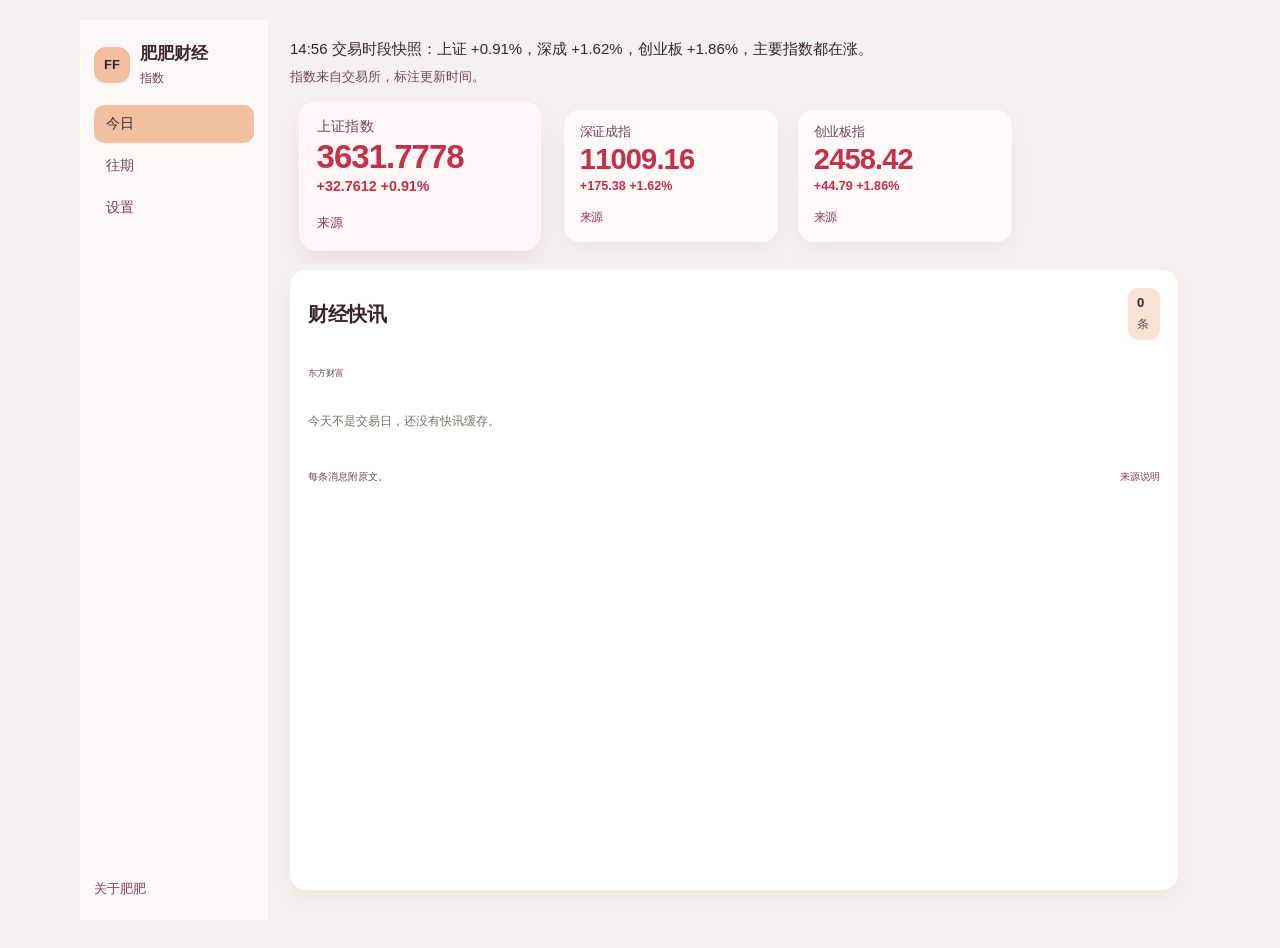
==== public/app.html @ 601ab949 "让网页直接读取东方财富快讯，方便静态站点发布。 指数仍走同源 /api/snap。交易日表用来避免周末和节假日重复请求。  Co-authored-by: Cursor <cursoragent@cu" ====
<!doctype html>
<html lang="zh-CN">
<head>
  <meta charset="UTF-8"><meta name="viewport" content="width=device-width,initial-scale=1">
  <title>肥肥财经 · 网页版</title>
  <meta name="description" content="肥肥财经。指数来自交易所，标注更新时间。">
  <link rel="stylesheet" href="styles.css"><link rel="stylesheet" href="v2.css?v=13"><link rel="stylesheet" href="motion.css?v=5"><script src="data/brief.js"></script><script src="data/sectors.js"></script><script src="motion.js?v=4" defer></script><script src="app.js?v=13" defer></script>
</head>
<body>
  <div id="website" class="shell">
    <aside class="side">
      <a class="brand" href="index.html" aria-label="返回肥肥财经介绍页"><span class="brand-mark">FF</span><span>肥肥财经<small>指数</small></span></a>
      <nav aria-label="主导航"><button class="nav-link active" type="button" data-view="today">今日</button><button class="nav-link" type="button" data-view="history">往期</button><button class="nav-link" type="button" data-view="settings">设置</button></nav>
      <a class="side-download" href="index.html">关于肥肥</a>
    </aside>
    <div class="stage">
      <div id="view-today" class="view dash">
        <div class="dash-top"><p id="dash-line" class="dash-line">指数正在读取。</p><p class="quote-note" id="quote-note">指数来自交易所，标注更新时间。</p><span id="quote-live" hidden>等待交易所</span><span id="paper-date" hidden>今日</span></div>
        <div class="index-row" role="radiogroup" aria-label="选择指数"><div id="index-board"></div><div id="sector-quotes"></div></div>
        <section class="panel brief-panel" aria-label="简报">
          <div class="paper-heading"><div><h2 id="brief-title">财经快讯</h2></div><span class="issue-mark" id="issue-mark">—<small>条</small></span><span id="story-count" hidden></span></div>
          <div class="brief-meta"><span id="brief-context">正在读取</span><span id="brief-stamp"></span></div>
          <div id="stories"></div>
          <footer class="paper-footer"><span>每条消息附原文。</span><button class="text-button" id="source-policy" type="button">来源说明</button></footer>
        </section>
      </div>
        <div id="view-history" class="view" hidden><div class="paper subview"><h2>往期简报</h2><p class="muted" id="archive-intro">已发布期次。</p><div id="archive-list"></div><div class="archive-note">每天一期科技与财经简报。</div></div></div>
        <div id="view-settings" class="view" hidden><div class="paper subview"><h2>设置</h2><label class="setting-row"><span>简报提醒<small data-clock-label>每天一次</small></span><input type="checkbox" id="notify-toggle" data-pref="notify" role="switch"></label><label class="setting-row"><span>每日提醒时间</span><input type="time" data-clock="dailyAt" value="14:00"></label><label class="setting-row"><span>免打扰<small>关闭动画</small></span><input type="checkbox" id="quiet-toggle" data-pref="quiet" role="switch"></label><section class="settings-pet-preview" id="settings-pet-preview" aria-label="桌宠形态预览"><div class="settings-preview-head"><span>桌宠预览</span><output id="preview-size" for="size-slider">100%</output></div><div class="settings-pet-stage"><div class="settings-preview-pig"><img class="pig-image" src="assets/pig/good.png?v=original-1" alt="肥肥桌宠尺寸预览" draggable="false"></div></div><p>拖动下方滑杆，预览尺寸变化。</p></section><label class="setting-row"><span>尺寸<small>75–125</small></span><input type="range" id="size-slider" data-pref="size" min="75" max="125" value="100" aria-label="肥肥的大小"></label><section class="sector-block" aria-label="关注板块"><div class="sector-head"><span>关注板块</span><small>选中的指数显示在首页</small></div><div class="sector-picks" id="sector-picks" role="group" aria-label="选择关注板块"></div><p class="sector-empty" id="sector-empty" hidden>板块行情暂不可用。</p></section><button class="button button-dark" id="reset-pet" type="button">恢复桌宠默认位置与大小</button><button class="text-button" id="enter-desktop" type="button">桌面预览</button><p class="muted setting-tip">网页设置保存在浏览器。桌宠设置保存在应用内。</p></div></div>
    </div>
  </div>
  <section id="desktop" hidden aria-label="桌宠体验"><div class="desktop-bar"><span>肥肥财经 / 桌面预览</span><button class="text-button" id="leave-desktop">返回简报</button></div><div class="desktop-caption"><div class="eyebrow">DESK</div><h2>桌面预览</h2><p>拖动调整位置。点击打开简报。</p></div></section>
  <div id="pet-widget" hidden><section id="pet-card" class="pet-card" hidden aria-label="肥肥摘要卡片"><div class="pet-card-top"><span>肥肥</span><button id="close-card" aria-label="关闭摘要卡片">×</button></div><div class="pet-scroll"><p class="pet-kicker">指数</p><p id="pet-line" class="pet-line"></p><div id="pet-quotes" class="pet-quotes" aria-label="当前指数"></div><p class="pet-kicker">简报</p><small class="pet-demo" id="pet-demo">科技与财经简报</small><h3 id="pet-title"></h3><div id="pet-items"></div></div><button class="text-button" id="pet-settings-toggle" type="button">桌宠设置</button><div id="pet-settings" hidden><label class="setting-row"><span>更新提醒<small data-clock-label>每天一次</small></span><input type="checkbox" data-pref="notify" role="switch"></label><label class="setting-row"><span>每日提醒时间</span><input type="time" data-clock="dailyAt" value="14:00"></label><label class="setting-row"><span>免打扰<small>关闭动画</small></span><input type="checkbox" data-pref="quiet" role="switch"></label><label class="setting-row"><span>尺寸</span><input type="range" data-pref="size" min="75" max="125" value="100" aria-label="肥肥的大小"></label><label class="setting-row native-only"><span>始终置顶<small>浮在其他窗口上面</small></span><input type="checkbox" data-pref="float" role="switch"></label><label class="setting-row native-only"><span>开机启动<small>登录后自动出现</small></span><input type="checkbox" id="pet-login" data-pref="login" role="switch"></label><button class="text-button" id="pet-reset" type="button">恢复位置与大小</button></div><button class="button button-dark" id="pet-full">打开简报</button></section><div id="pet-bubble" class="pet-bubble">点击查看简报</div><button id="floating-pig" class="pig-button" aria-label="点击查看简报，拖动调整位置"><img class="pig-image" src="assets/pig/good.png?v=original-1" alt="肥肥财经桌宠" draggable="false"></button><div class="pet-caption" id="pet-caption">肥肥财经</div></div>
  <dialog id="detail-dialog"><div class="dialog-top"><span id="dialog-label">信息说明</span><button id="close-dialog" aria-label="关闭详情">×</button></div><h2 id="dialog-title"></h2><div id="dialog-body"></div><button class="button button-dark" id="dialog-done">知道了</button></dialog><div id="toast" role="status" hidden></div>
</body></html>
---- public/styles.css ----
:root {
  --bg:#e7eeea;
  --paper:#ffffff;
  --ink:#16211c;
  --muted:#66736c;
  --line:#e3e8e5;
  --green:#0e4b3a;
  --pink:#0e4b3a;
  --red:#c44747;
  --serif:-apple-system,BlinkMacSystemFont,"PingFang SC","Microsoft YaHei",sans-serif;
  --sans:-apple-system,BlinkMacSystemFont,"PingFang SC","Microsoft YaHei",sans-serif
}
* {
  box-sizing:border-box
}
body {
  margin:0;
  background:var(--bg);
  color:var(--ink);
  font-family:var(--sans);
  font-size:14px;
  -webkit-font-smoothing:antialiased
}
button,a,input {
  -webkit-tap-highlight-color:transparent
}
button,input {
  font:inherit
}
button,a {
  touch-action:manipulation
}
button {
  cursor:pointer;
  color:inherit
}
a {
  color:inherit;
  text-decoration:none
}
button {
  border:0;
  background:none
}
button:focus-visible,a:focus-visible,input:focus-visible {
  outline:2px solid var(--pink);
  outline-offset:4px
}
[hidden] {
  display:none!important
}
.header {
  height:102px;
  max-width:1512px;
  margin:auto;
  padding:0 52px;
  display:flex;
  align-items:center;
  justify-content:space-between;
  border-bottom:1px solid var(--line)
}
.brand {
  display:flex;
  align-items:center;
  gap:13px;
  font-weight:650;
  font-size:17px
}
.brand-mark {
  display:flex;
  align-items:center;
  justify-content:center;
  border-radius:14px;
  width:45px;
  height:45px;
  background:#efd9ca;
  color:#704f45;
  font:italic bold 27px Georgia
}
.brand small {
  display:block;
  font-size:8px;
  letter-spacing:2px;
  margin-top:5px;
  color:var(--muted)
}
nav {
  display:flex;
  gap:30px
}
.nav-link {
  font-size:13px;
  color:var(--muted);
  padding:12px 0
}
.nav-link.active {
  color:var(--ink);
  position:relative
}
.nav-link.active:after {
  content:"";
  height:3px;
  width:18px;
  border-radius:4px;
  background:var(--green);
  position:absolute;
  bottom:0;
  left:50%;
  transform:translateX(-50%)
}
.button {
  display:inline-flex;
  align-items:center;
  justify-content:center;
  gap:22px;
  padding:13px 18px;
  border-radius:7px;
  font-size:12px;
  transition:background .2s,transform .2s
}
.button:hover {
  transform:translateY(-1px)
}
.button-dark {
  background:var(--ink);
  color:#fff
}
.button-dark:hover {
  background:#4a5546
}
.layout {
  max-width:1512px;
  margin:0 auto;
  padding:55px 52px 10px;
  display:grid;
  grid-template-columns:minmax(220px,.8fr) minmax(480px,1.35fr);
  gap:40px;
  align-items:start
}
.get-pet {
  max-width:1512px;
  margin:8px auto 10px;
  padding:18px 52px 8px;
  display:grid;
  grid-template-columns:minmax(280px,1fr) minmax(280px,420px);
  gap:48px;
  align-items:center
}
.get-pet-copy h2 {
  font:normal clamp(28px,3vw,40px)/1.45 var(--serif);
  margin:18px 0 12px;
  letter-spacing:-.6px
}
.get-pet-copy p {
  font-size:13px;
  line-height:1.9;
  color:#6f7268;
  max-width:460px;
  margin:0 0 22px
}
.get-pet-copy .button {
  min-width:180px
}
.eyebrow {
  font-size:9px;
  letter-spacing:1.6px;
  font-weight:600;
  color:var(--green)
}
.intro {
  padding-top:55px
}
.dot,.tiny-dot {
  display:inline-block;
  width:6px;
  height:6px;
  background:var(--green);
  border-radius:50%;
  margin-right:7px
}
.intro h1 {
  font:normal clamp(29px,2.6vw,43px)/1.7 var(--serif);
  letter-spacing:-1.5px;
  margin:30px 0 20px
}
.intro em {
  font-style:normal;
  display:inline-block;
  color:var(--green)
}
.intro p {
  font-size:12px;
  line-height:2.2;
  color:#929187
}
.intro-rule {
  width:28px;
  height:1px;
  background:#b8bcae;
  margin:35px 0 17px
}
.intro-note {
  font-size:10px;
  color:var(--muted);
  letter-spacing:1px
}
.edition {
  font:11px Georgia;
  color:#858d7c;
  margin-top:120px;
  letter-spacing:1px
}
.edition span {
  display:block;
  font:8px var(--sans);
  letter-spacing:2px;
  margin-top:7px;
  color:#b2b4aa
}
.demo-note {
  font-size:10px;
  color:#9d8e74;
  display:flex;
  gap:9px;
  align-items:center;
  line-height:1.7;
  margin-bottom:16px
}
.demo-note>span {
  font-size:9px;
  border:1px solid #ded7c7;
  border-radius:3px;
  padding:2px 5px;
  white-space:nowrap
}
.paper {
  background:var(--paper);
  border:1px solid var(--line);
  border-radius:4px;
  padding:27px 30px 0;
  position:relative
}
.paper-top {
  display:flex;
  justify-content:space-between;
  align-items:center
}
.date-label {
  font-size:10px;
  color:#909185;
  letter-spacing:.7px
}
.mini-label {
  font-size:9px;
  color:#8d9484
}
.paper-heading {
  display:flex;
  align-items:center;
  justify-content:space-between;
  margin:30px 0 24px
}
.paper-heading h2 {
  font:normal 26px/1.4 var(--serif);
  letter-spacing:-.5px;
  margin:10px 0 0
}
.issue-mark {
  font:italic 49px Georgia;
  color:#e3e5da;
  line-height:.9
}
.issue-mark small {
  display:block;
  font:7px var(--sans);
  letter-spacing:2px;
  text-align:center;
  margin-top:6px;
  color:#afb5a4
}
.period-tabs {
  display:flex;
  gap:25px;
  border-bottom:1px solid var(--line)
}
.period-tabs button {
  position:relative;
  padding:0 0 13px;
  font-size:12px;
  color:var(--muted)
}
.period-tabs small {
  font-size:9px;
  margin-left:5px;
  font-weight:400
}
.period-tabs .selected {
  color:var(--green);
  font-weight:600
}
.period-tabs .selected:after {
  content:"";
  height:2px;
  background:var(--green);
  position:absolute;
  bottom:-1px;
  left:0;
  right:0
}
.brief-meta {
  font-size:9px;
  color:#a0a094;
  display:flex;
  justify-content:space-between;
  padding:15px 0 19px
}
.indices {
  display:grid;
  grid-template-columns:repeat(3,1fr);
  padding-bottom:20px;
  border-bottom:1px solid var(--line);
  gap:12px
}
.indices>div+div {
  border-left:1px solid var(--line);
  padding-left:15px
}
.indices span {
  display:block;
  font-size:10px;
  color:#8b8d82
}
.indices small {
  font-size:8px;
  color:#b6b4a8
}
.indices strong {
  display:block;
  font:18px Georgia;
  letter-spacing:-.4px;
  margin:9px 0 6px
}
.indices b {
  font-size:10px;
  font-weight:500;
  color:var(--red);
  white-space:nowrap
}
.indices strong {white-space:nowrap}
.indices b.down {color:var(--green)}
.indices b.flat {color:#8d8f84}
.indices .asof {
  display:block;
  margin-top:6px;
  font-size:8px;
  line-height:1.45;
  color:#a39e92;
  font-weight:400
}
.indices .text-button {display:inline-block;margin-top:4px;font-size:9px}
.quote-note,.story-empty {
  font-size:12px;
  line-height:1.8;
  color:#6f7268
}
.quote-note {margin:8px 0 0}
.indices.waiting strong {
  font:15px/1.4 var(--sans);
  letter-spacing:0;
  color:#8d8f84;
  margin:12px 0 6px
}
.indices.waiting b {
  color:#b0aa9c;
  font-weight:400
}
.indices svg {
  width:49px;
  height:15px;
  margin-left:6px;
  vertical-align:middle
}
.indices path {
  stroke:#c08479;
  fill:none;
  stroke-width:1.8
}
.section-label {
  display:flex;
  justify-content:space-between;
  align-items:center;
  margin:23px 0 0;
  font-size:11px;
  font-weight:600
}
.section-label small {
  font-size:8px;
  color:var(--muted);
  font-weight:400;
  letter-spacing:.7px
}
.story {
  padding:21px 0;
  border-bottom:1px solid var(--line)
}
.story:last-child {
  border-bottom:0
}
.story-top {
  display:flex;
  gap:10px;
  align-items:center
}
.story-number {
  font:italic 14px Georgia;
  color:#a8ae9c
}
.story-tag {
  font-size:9px;
  border-radius:3px;
  padding:3px 6px;
  color:#75806a;
  background:#eef0e8
}
.story h3 {
  font-size:14px;
  font-weight:550;
  line-height:1.7;
  margin:8px 0 7px
}
.story p {
  font-size:12px;
  line-height:1.9;
  color:#4d5048;
  margin:0
}
.story-bottom {
  display:flex;
  align-items:center;
  justify-content:space-between;
  flex-wrap:wrap;
  gap:8px;
  margin-top:12px;
  color:#aaa99c;
  font-size:9px
}
.story-actions {display:flex;gap:14px;align-items:center}
.story-actions a {text-decoration:none}
.text-button {
  font-size:10px;
  color:var(--green);
  padding:5px 0
}
.text-button:hover {
  text-decoration:underline
}
.paper-footer {
  background:#f6f7f0;
  margin:6px -30px 0;
  padding:14px 30px;
  display:flex;
  align-items:center;
  justify-content:space-between;
  font-size:10px;
  color:#8a927e
}
.reading-footnote {
  font-size:9px;
  color:#abac9f;
  text-align:center;
  line-height:1.8;
  margin:14px 4px
}
.companion {
  position:sticky;
  top:35px;
  text-align:center;
  padding:23px 20px 18px;
  border:1px solid var(--line);
  border-radius:12px;
  background:#f3f1eb;
  margin-top:33px
}
.companion-top {
  display:flex;
  align-items:center;
  justify-content:space-between;
  gap:10px
}
.pill {
  font-size:8px;
  color:#8d947e;
  background:#e8ebe0;
  border-radius:20px;
  padding:5px 7px
}
.speech {
  display:inline-block;
  background:#fffdf8;
  border:1px solid #e8e4db;
  padding:11px 12px;
  font-size:10px;
  color:#8b897f;
  border-radius:9px 9px 9px 0;
  margin-top:32px;
  position:relative
}
.speech:after {
  content:"";
  position:absolute;
  bottom:-6px;
  left:21px;
  width:9px;
  height:9px;
  transform:rotate(45deg);
  background:#fffdf8;
  border-right:1px solid #e8e4db;
  border-bottom:1px solid #e8e4db
}
.pig-button {
  display:block;
  position:relative;
  padding:0;
  user-select:none;
  -webkit-user-select:none
}
.companion .pig-button {
  width:100%;
  height:225px;
  margin-top:5px
}
.pig-image {
  width:100%;
  height:100%;
  object-fit:contain;
  pointer-events:none;
  user-select:none;
  animation:breathe 4.5s ease-in-out infinite;
  transform-origin:50% 90%
}
.companion h3 {
  font:normal 20px var(--serif);
  margin:8px 0
}
.muted {
  font-size:11px;
  color:var(--muted);
  line-height:1.9
}
.mood-picker {
  display:flex;
  background:#e9e8e0;
  border-radius:6px;
  padding:4px;
  gap:1px;
  margin-top:24px
}
.mood-picker button {
  flex:1;
  padding:9px 2px;
  font-size:10px;
  white-space:nowrap;
  color:#969789;
  border-radius:4px
}
.mood-picker .selected {
  background:#fffdf7;
  color:var(--ink)
}
.mood-note {
  font-size:8px;
  color:#aaa99e;
  margin:10px 0 20px
}
.companion>.button {
  width:100%
}
.companion>.text-button {
  margin:12px 0
}
.companion-bottom {
  font-size:9px;
  color:#9d9e8f;
  border-top:1px solid #e2e2d8;
  padding-top:15px;
  margin-top:7px
}
.tiny-dot {
  width:4px;
  height:4px
}
.site-footer {
  max-width:1408px;
  border-top:1px solid var(--line);
  margin:28px auto 0;
  padding:22px 0;
  display:flex;
  justify-content:space-between;
  font-size:9px;
  color:#a3a698;
  letter-spacing:.5px
}
.subview {
  padding-bottom:30px;
  min-height:540px
}
.subview h2 {
  font:27px/1.5 var(--serif);
  margin-top:25px
}
.archive-row {
  display:flex;
  text-align:left;
  align-items:center;
  justify-content:space-between;
  width:100%;
  border-bottom:1px solid var(--line);
  padding:25px 0;
  margin-top:10px
}
.archive-row span {
  font:16px Georgia
}
.archive-row small {
  display:block;
  font:10px var(--sans);
  color:var(--muted);
  margin-top:9px
}
.archive-row b {
  font-size:11px;
  font-weight:500
}
.archive-note {
  font-size:11px;
  line-height:2;
  color:var(--muted);
  margin-top:35px
}
.setting-row {
  display:flex;
  align-items:center;
  justify-content:space-between;
  gap:15px;
  padding:25px 0;
  border-bottom:1px solid var(--line);
  font-size:12px
}
.setting-row small {
  display:block;
  font-size:10px;
  color:var(--muted);
  margin-top:8px
}
.setting-row input[type=checkbox] {
  appearance:none;
  width:35px;
  height:21px;
  background:#dddcd2;
  border-radius:20px;
  position:relative;
  cursor:pointer;
  flex-shrink:0
}
.setting-row input[type=checkbox]:before {
  content:"";
  width:15px;
  height:15px;
  background:white;
  border-radius:50%;
  position:absolute;
  top:3px;
  left:3px;
  transition:left .2s
}
.setting-row input:checked {
  background:var(--green)
}
.setting-row input:checked:before {
  left:17px
}
input[type=range] {
  width:100px;
  accent-color:var(--green)
}
#reset-pet {
  margin-top:30px
}
.setting-tip {
  margin-top:20px
}
#desktop {
  position:fixed;
  inset:0;
  background:#e8e7df;
  background-image:radial-gradient(#d0d3c4 1px,transparent 1px);
  background-size:22px 22px
}
.desktop-bar {
  height:70px;
  padding:0 40px;
  display:flex;
  align-items:center;
  justify-content:space-between;
  border-bottom:1px solid #d6d8ca;
  background:#ecece5;
  font-size:10px;
  letter-spacing:1px
}
.desktop-caption {
  margin:100px 0 0 10vw
}
.desktop-caption h2 {
  font:48px/1.6 var(--serif);
  letter-spacing:-1px;
  font-weight:400;
  margin:20px 0
}
.desktop-caption p {
  color:#949886;
  line-height:2.2;
  font-size:13px
}
.desktop-controls {
  position:absolute;
  left:40px;
  bottom:30px;
  display:flex;
  gap:16px;
  align-items:center;
  font-size:10px;
  color:#969c87
}
.desktop-controls button {
  border:1px solid #c5cbb7;
  border-radius:4px;
  padding:7px 10px
}
.desktop-controls .selected {
  background:var(--green);
  color:white;
  border-color:var(--green)
}
#pet-widget {
  position:fixed;
  right:85px;
  bottom:32px;
  width:calc(280px * var(--pet-scale));
  z-index:15;
  --pet-scale:1
}
#floating-pig {
  height:calc(210px * var(--pet-scale));
  width:100%;
  touch-action:none;
  cursor:grab
}
#floating-pig:active {
  cursor:grabbing
}
.pet-caption {
  font-size:9px;
  text-align:center;
  color:#969b88;
  margin-top:-15px;
  pointer-events:none
}
.pet-bubble {
  font-size:11px;
  padding:12px 15px;
  background:var(--paper);
  border:1px solid var(--line);
  border-radius:12px 12px 0 12px;
  position:absolute;
  right:15px;
  top:-12px;
  max-width:260px;
  pointer-events:none
}
.pet-card {
  background:var(--paper);
  border:1px solid #dedfd5;
  border-radius:15px;
  padding:18px;
  width:330px;
  position:absolute;
  bottom:calc(210px * var(--pet-scale) + 12px);
  right:0;
  box-shadow:0 12px 45px #39453012;
  max-height:calc(100vh - 245px);
  overflow:auto
}
.pet-card-top {
  display:flex;
  justify-content:space-between;
  align-items:center;
  font-size:12px;
  font-weight:550
}
.pet-card-top button,.dialog-top button {
  font-size:23px;
  color:#a3a496;
  padding:0 2px
}
.pet-tabs {
  display:flex;
  border-bottom:1px solid var(--line);
  gap:18px;
  margin:15px 0 12px
}
.pet-tabs button {
  font-size:11px;
  color:var(--muted);
  padding:4px 0 9px
}
.pet-tabs .selected {
  color:var(--green);
  border-bottom:2px solid var(--green)
}
.pet-demo {
  font-size:9px;
  color:#ad9877
}
.pet-card h3 {
  font:20px/1.5 var(--serif);
  margin:12px 0
}
.pet-item {
  border-top:1px solid var(--line);
  padding:10px 0;
  font-size:11px;
  line-height:1.7
}
.pet-item span {
  font-size:8px;
  color:var(--muted);
  display:block;
  margin-top:3px
}
.pet-item button,.pet-item a {
  font-size:9px;
  color:var(--green);
  padding:3px 0;
  margin-right:10px
}
.pet-card>.button {
  width:100%;
  margin-top:8px
}
dialog {
  width:min(500px,calc(100vw - 32px));
  border:1px solid var(--line);
  background:var(--paper);
  border-radius:14px;
  padding:25px;
  color:var(--ink)
}
dialog::backdrop {
  background:#28332750;
  backdrop-filter:blur(3px)
}
.dialog-top {
  display:flex;
  justify-content:space-between;
  align-items:center;
  font-size:10px;
  color:var(--muted)
}
dialog h2 {
  font:25px/1.5 var(--serif);
  margin:20px 0
}
#dialog-body {
  font-size:12px;
  line-height:2;
  color:#818675
}
#dialog-body p {
  margin:14px 0
}
#dialog-body a {
  display:block;
  text-decoration:underline;
  color:var(--green);
  margin:9px 0
}
dialog>.button {
  margin-top:20px
}
#toast {
  position:fixed;
  left:50%;
  bottom:35px;
  transform:translateX(-50%);
  background:var(--ink);
  color:#fff;
  padding:13px 22px;
  border-radius:7px;
  font-size:12px;
  z-index:50;
  max-width:85vw;
  text-align:center
}
.native {
  background:transparent!important;
  overflow:hidden
}
.native #website,.native #desktop {
  display:none!important
}
.native #pet-widget {
  right:12px;
  bottom:8px;
  width:calc(280px * var(--pet-scale))
}
.native .pet-card {
  right:0;
  bottom:calc(210px * var(--pet-scale) + 14px);
  width:360px;
  max-height:min(420px,calc(100vh - 210px * var(--pet-scale) - 40px))
}
.native-only {
  display:none!important
}
.native .native-only {
  display:flex!important
}
.native .pet-caption {
  color:#5e6654
}
.native .pet-bubble {
  right:20px;
  top:0
}
.native #floating-pig {
  height:calc(210px * var(--pet-scale))
}
.native dialog {
  max-height:85vh;
  overflow:auto
}
.native #toast {
  font-size:10px;
  bottom:15px;
  padding:9px 12px
}
@keyframes breathe {
  0%,100% {
    transform:scale(1)
  }
  50% {
    transform:scale(1.025) translateY(-3px)
  }
}
@keyframes deliver {
  0%,100% {
    transform:translateY(0) rotate(0)
  }
  30% {
    transform:translateY(-12px) rotate(-3deg)
  }
  65% {
    transform:translateY(-4px) rotate(3deg)
  }
}
.delivering .pig-image {
  animation:deliver .8s ease-in-out 2
}
.quiet .pig-image {
  animation:none
}
@media(min-width:1600px) {
  .layout {
    gap:45px
  }
}
@media(max-width:1180px) {
  .header {
    padding:0 28px
  }
  .layout {
    padding:35px 28px 8px;
    grid-template-columns:1fr;
    gap:28px
  }
  .get-pet {
    grid-template-columns:1fr;
    padding:8px 28px 10px;
    gap:8px
  }
  .intro {
    grid-column:1/-1;
    padding:0;
    position:relative
  }
  .intro h1 {
    font-size:31px;
    margin:14px 0 0;
    line-height:1.5
  }
  .intro h1 br {
    display:none
  }
  .intro p {
    position:absolute;
    right:0;
    bottom:3px;
    margin:0
  }
  .intro-rule,.intro-note,.edition {
    display:none
  }
  .companion {
    margin-top:33px
  }
  .site-footer {
    margin:0 28px
  }
  .paper-heading h2 {
    font-size:25px
  }
}
@media(max-width:740px) {
  .header {
    height:78px;
    padding:0 20px
  }
  .header nav {
    gap:16px
  }
  .nav-link {
    font-size:11px
  }
  .brand {
    font-size:14px;
    gap:8px
  }
  .brand-mark {
    width:34px;
    height:34px;
    font-size:23px
  }
  .brand small {
    font-size:6px
  }
  .download {
    display:none
  }
  .layout {
    padding:28px 18px 8px;
    display:flex;
    flex-direction:column;
    gap:24px
  }
  .get-pet {
    padding:4px 18px 8px
  }
  .get-pet-copy h2 {
    font-size:28px
  }
  .intro h1 {
    font-size:29px
  }
  .intro h1 br {
    display:block
  }
  .intro p {
    position:static;
    font-size:11px;
    margin-top:12px
  }
  .intro p br {
    display:none
  }
  .reading {
    width:100%
  }
  .paper {
    padding:22px 20px 0
  }
  .paper-heading h2 {
    font-size:24px
  }
  .paper-footer {
    margin:6px -20px 0;
    padding:14px 20px
  }
  .indices {
    grid-template-columns:1fr
  }
  .indices strong {
    font-size:22px
  }
  .indices>div+div {
    border-left:0;
    padding-left:0;
    border-top:1px solid var(--line);
    padding-top:12px;
    margin-top:12px
  }
  .indices svg {
    width:30px;
    margin-left:2px
  }
  .companion {
    position:static;
    margin-top:0;
    width:100%;
    padding:20px 28px
  }
  .companion .pig-button {
    height:240px
  }
  .companion-top {
    max-width:300px;
    margin:auto
  }
  .speech {
    margin-top:22px
  }
  .companion>.button,.mood-picker {
    max-width:350px;
    margin-left:auto;
    margin-right:auto
  }
  .companion>.button {
    display:flex
  }
  .site-footer {
    margin:0 20px;
    padding:20px 0;
    gap:20px;
    font-size:8px
  }
  .subview {
    padding-bottom:25px;
    min-height:450px
  }
  .desktop-bar {
    padding:0 20px
  }
  .desktop-caption {
    margin:60px 0 0 25px
  }
  .desktop-caption h2 {
    font-size:33px
  }
  .desktop-caption p {
    font-size:11px
  }
  .desktop-controls {
    left:20px;
    bottom:20px;
    gap:9px
  }
  .desktop-controls>span:last-child {
    display:none
  }
  #pet-widget {
    right:25px;
    bottom:60px;
    width:calc(240px * var(--pet-scale))
  }
  #floating-pig {
    height:calc(180px * var(--pet-scale))
  }
  .pet-card {
    right:0;
    bottom:calc(180px * var(--pet-scale) + 12px);
    width:min(330px,calc(100vw - 35px));
    max-height:calc(100dvh - 245px)
  }
  .pet-bubble {
    font-size:10px
  }
  .archive-row b {
    font-size:10px
  }
  .archive-row span {
    font-size:14px
  }
}
@media(prefers-reduced-motion:reduce) {
  *,*:before,*:after {
    animation:none!important;
    transition:none!important
  }
}
@media(max-width:740px) {
  .companion .pig-button {
    height:195px
  }
  .companion .speech {
    margin-top:17px
  }
  .companion h3 {
    font-size:19px
  }
  .companion .mood-picker {
    margin-top:16px
  }
  .companion .mood-note {
    margin-bottom:14px
  }
}
/* Scroll only the story list; keep the title and action outside it. */
.pet-card {
  display: flex;
  flex-direction: column;
  overflow: hidden;
}
.pet-card > * {
  flex-shrink: 0;
}
#pet-items {
  min-height: 0;
  overflow-y: auto;
  flex: 1 1 auto;
}
.pet-card > .button {
  position: static;
}
#pet-settings {
  border-top:1px solid var(--line);
  margin-top:6px
}
#pet-settings .setting-row {
  padding:12px 0;
  font-size:12px
}
#pet-settings .text-button {
  margin:4px 0 8px
}
#pet-settings-toggle {
  align-self:flex-start;
  margin-top:4px
}
.has-pending #floating-pig::after {
  content:"";
  position:absolute;
  width:12px;
  height:12px;
  border-radius:50%;
  background:var(--pink);
  top:16%;
  right:16%;
  box-shadow:0 0 0 3px #fff
}
/* The pet window is narrow, but it is not the mobile website. */
.native #pet-widget {
  right:12px;
  bottom:8px;
  width:calc(280px * var(--pet-scale))
}
.native #floating-pig {
  height:calc(210px * var(--pet-scale))
}
.native .pet-card {
  right:0;
  bottom:calc(210px * var(--pet-scale) + 14px);
  width:360px;
  max-height:min(420px,calc(100vh - 210px * var(--pet-scale) - 40px))
}
---- public/v2.css ----
/* Frosted glass over the pig's blush. Glass stays on the bar and the pet;
   index cards use a thicker fill so the numbers stay readable. */
:root {
  --bg:#f6ebe8;
  --paper:rgba(255,250,248,.9);
  --ink:#3a2428;
  --muted:#6d4a52;
  --line:rgba(58,36,40,.12);
  --green:#3a2428;
  --pink:#f0b8a4;
  --red:#c4314a;
  --down:#1347A0;
  --glass:rgba(255,246,243,.74);
  --card:rgba(255,252,251,.86);
  --wash:#f6ebe8
}
body {
  background:
    radial-gradient(880px 520px at 0% -8%, #ffd0dc 0%, transparent 62%),
    radial-gradient(720px 480px at 100% 0%, #ffe0d0 0%, transparent 58%),
    radial-gradient(760px 560px at 78% 108%, #f7c9d6 0%, transparent 54%),
    var(--wash);
  color:var(--ink);
  color-scheme:light
}
#website {
  max-width:1120px;
  margin:20px auto 28px;
  background:transparent;
  border:0;
  border-radius:0;
  box-shadow:none;
  overflow:visible
}
.header {
  position:sticky;
  top:0;
  z-index:20;
  height:64px;
  max-width:none;
  margin:0 0 8px;
  padding:0 18px;
  background:var(--glass);
  -webkit-backdrop-filter:blur(24px) saturate(1.4);
  backdrop-filter:blur(24px) saturate(1.4);
  border:1px solid rgba(255,255,255,.66);
  border-radius:16px;
  box-shadow:0 8px 28px rgba(90,40,52,.06)
}
.brand-mark {
  width:36px;
  height:36px;
  border-radius:12px;
  background:#f0c0a0;
  color:#3a2428;
  border:0;
  font:650 13px/1 -apple-system,"PingFang SC",sans-serif;
  font-style:normal
}
.brand small {letter-spacing:.4px;color:var(--muted);font-weight:500;font-size:12px}
.nav-link {
  border-radius:980px;
  padding:7px 12px;
  min-height:32px;
  color:var(--ink);
  background:transparent
}
.nav-link.active {background:rgba(58,36,40,.08);color:var(--ink)}
.nav-link.active:after {content:none}
.button {border-radius:980px;font-weight:600;min-height:32px}
.button-dark {background:#f0b090;color:#3a2428}
.button-dark:hover {background:#e7a080;color:#3a2428}
.layout {
  max-width:none;
  margin:0;
  padding:8px 0 0;
  grid-template-columns:minmax(0,1fr) 280px;
  gap:16px
}
.board-wrap {
  grid-column:1 / -1;
  grid-row:1;
  padding:4px 2px 0;
  background:transparent;
  border:0
}
.board-head {
  display:flex;
  justify-content:space-between;
  align-items:baseline;
  padding:4px 8px 10px;
  font-size:13px;
  color:var(--muted)
}
#quote-live {color:#6d4a52}
.reading {grid-column:1;grid-row:2;min-width:0}
.get-pet {display:block;margin:0;padding:0;max-width:none;grid-column:2;grid-row:2;align-self:start}
.paper {
  border-radius:18px;
  padding:18px 18px 0;
  background:var(--card);
  -webkit-backdrop-filter:blur(18px) saturate(1.3);
  backdrop-filter:blur(18px) saturate(1.3);
  border:1px solid rgba(255,255,255,.72);
  box-shadow:0 10px 30px rgba(90,40,52,.05)
}
.paper-heading {margin:2px 0 12px}
.paper-heading h2 {font:650 22px/1.25 -apple-system,"PingFang SC",sans-serif;letter-spacing:-.3px;margin:0}
.issue-mark {
  font:600 13px/1.2 -apple-system,"PingFang SC",sans-serif;
  font-style:normal;
  color:var(--ink);
  background:rgba(240,192,160,.45);
  border-radius:10px;
  padding:7px 9px
}
.issue-mark small {font:12px -apple-system,"PingFang SC",sans-serif;color:var(--muted)}
.period-tabs {gap:8px;border-bottom:0}
.period-tabs button {
  background:rgba(255,255,255,.45);
  border:1px solid rgba(58,36,40,.08);
  border-radius:980px;
  padding:8px 14px;
  min-height:32px;
  color:var(--muted)
}
.period-tabs .selected {color:#3a2428;background:#f0c0a0;border-color:transparent}
.period-tabs .selected:after {content:none}
.brief-meta,.quote-note,.section-label,.story-bottom,.archive-note,.setting-tip,.muted {color:var(--muted)}
.section-label,.quote-note,.indices span,.indices .asof,.story-number {font-size:13px}
.indices {border-bottom:0;padding:0;gap:12px}
.indices>div {
  background:var(--card);
  -webkit-backdrop-filter:blur(20px) saturate(1.35);
  backdrop-filter:blur(20px) saturate(1.35);
  border:1px solid rgba(255,255,255,.78);
  border-radius:20px;
  padding:18px 18px 16px;
  box-shadow:0 12px 32px rgba(90,40,52,.06)
}
.indices>div+div {border-left:1px solid rgba(255,255,255,.78);padding-left:18px}
.indices span {color:var(--muted);letter-spacing:0;font-weight:550}
.indices strong {
  font:620 clamp(36px,4.6vw,60px)/1.02 ui-rounded,"SF Pro Rounded",-apple-system,"PingFang SC",sans-serif;
  letter-spacing:-.04em;
  margin:12px 0 8px;
  color:var(--ink)
}
.indices strong.up,.indices b {color:var(--red)}
.indices strong.down,.indices b.down {color:var(--down)}
.indices strong.flat,.indices b.flat {color:var(--ink)}
.indices b {font:600 16px/1.3 -apple-system,"PingFang SC",sans-serif}
.indices .asof,.indices small {color:var(--muted);font-size:13px}
.indices .text-button {color:#8a3d52}
.sector-quotes {grid-template-columns:repeat(auto-fit,minmax(160px,1fr));margin-top:12px}
.sector-quotes:empty {display:none}
.sector-quotes strong {font-size:clamp(26px,2.4vw,34px)}
.sector-quotes .index-name {display:block;margin-top:4px;font-size:13px;color:var(--muted)}
.sector-block {margin:8px 0 16px;padding:14px 0 2px;background:transparent;border:0;border-top:1px solid var(--line);border-radius:0}
.sector-head {display:flex;justify-content:space-between;align-items:baseline;gap:12px;font-size:15px;font-weight:620}
.sector-head small {font-size:13px;font-weight:400;color:var(--muted)}
.sector-picks {display:flex;flex-wrap:wrap;gap:8px;margin:12px 0}
.sector-picks button {
  background:rgba(255,255,255,.55);
  color:var(--ink);
  border:1px solid rgba(58,36,40,.1);
  border-radius:980px;
  padding:8px 14px;
  min-height:36px;
  font-size:14px;
  font-weight:600
}
.sector-picks .selected {background:#f0c0a0;color:#3a2428;border-color:transparent}
.sector-empty {color:var(--muted);font-size:13px}
.story {border-top-color:rgba(58,36,40,.1)}
.story h3 {font-size:16px;font-weight:620}
.story p {color:#4a3036}
.story-tag {background:rgba(240,192,160,.4);color:#6d3a48;border:0;border-radius:980px}
.story-number {font:600 13px/1 -apple-system,"PingFang SC",sans-serif;font-style:normal;color:var(--muted)}
.paper-footer {margin:10px -18px 0;padding:14px 18px;background:rgba(255,246,243,.55);border-radius:0 0 18px 18px;color:var(--muted)}
.reading-footnote {display:none}
.subview h2 {font:650 22px/1.3 -apple-system,"PingFang SC",sans-serif}
.text-button {color:#8a3d52}
.setting-row {border-bottom-color:var(--line)}
.setting-row input[type=time] {background:rgba(255,255,255,.7);color:var(--ink);border:1px solid rgba(58,36,40,.12);border-radius:8px;padding:6px 8px}
.setting-row input[type=checkbox] {background:#ead8d4}
.setting-row input:checked {background:#e09098}
.setting-row input[type=time]:before {content:none}
dialog {background:#fff8f6;color:var(--ink);border-color:rgba(58,36,40,.12)}
#dialog-body,#dialog-body p {color:#4a3036}
#toast {background:#3a2428;color:#fff6f3}
.companion {
  margin-top:0;
  position:sticky;
  top:80px;
  background:var(--glass);
  -webkit-backdrop-filter:blur(28px) saturate(1.4);
  backdrop-filter:blur(28px) saturate(1.4);
  color:var(--ink);
  border:1px solid rgba(255,255,255,.72);
  border-radius:24px;
  box-shadow:0 16px 40px rgba(90,40,52,.08)
}
.companion .eyebrow,.companion h3 {color:var(--ink)}
.companion .muted {color:var(--muted)}
.pill {background:rgba(240,192,160,.55);color:#6d3a48;border:0;font-size:12px}
.temp {display:grid;grid-template-columns:auto 1fr;gap:2px 10px;align-items:baseline;margin-top:14px}
.temp span {font-size:13px;letter-spacing:.2px;color:var(--muted)}
.temp b {font:650 28px/1 ui-rounded,"SF Pro Rounded",-apple-system,"PingFang SC",sans-serif;color:var(--ink)}
.temp b.good {color:var(--red)}
.temp b.bad {color:var(--down)}
.temp b.uncertain {color:#8a3d52}
.temp small {grid-column:1 / -1;color:var(--muted);font-size:13px;line-height:1.6}
.speech {background:rgba(255,255,255,.72);color:var(--ink);border-color:rgba(255,255,255,.8)}
.speech:after {background:rgba(255,255,255,.72);border-color:rgba(255,255,255,.8)}
.companion .button-dark {width:100%;margin-top:8px}
.companion .text-button {color:#8a3d52}
.site-footer {max-width:none;margin:8px 0 0;padding:14px 8px 4px;border-top:0;color:var(--muted);font-size:13px}
.pet-card {display:flex;flex-direction:column;overflow:hidden;max-height:min(640px,calc(100vh - 120px))}
.pet-card>.pet-scroll {flex:1 1 auto;min-height:180px;overflow-y:auto}
.pet-kicker {margin:12px 0 6px;font-size:13px;font-weight:650;color:#8a3d52}
.pet-kicker:first-child {margin-top:8px}
#pet-items {overflow:visible;flex:none;min-height:0}
.pet-item b {display:block;font-weight:650}
.pet-item p {margin:4px 0;font-size:13px;line-height:1.55;color:var(--ink)}
.pet-line {margin:0 0 8px;font-size:13px;line-height:1.55;color:var(--ink)}
.pet-demo {display:none}
.pet-card h3 {margin:2px 0 8px;font:650 17px/1.3 -apple-system,"PingFang SC",sans-serif}
.pet-quotes {display:grid;gap:3px;margin:0 0 4px}
.pet-quote {
  display:grid;
  grid-template-columns:minmax(72px,1fr) auto auto;
  gap:8px;
  align-items:baseline;
  width:100%;
  margin:0;
  padding:4px 8px;
  border:0;
  border-radius:10px;
  background:rgba(255,255,255,.62);
  color:var(--ink);
  font-size:13px;
  line-height:1.3;
  text-align:left
}
.pet-quote strong {font:650 15px/1 ui-rounded,"SF Pro Rounded",-apple-system,"PingFang SC",sans-serif}
.pet-quote strong.up,.pet-quote b.up {color:var(--red)}
.pet-quote strong.down,.pet-quote b.down {color:var(--down)}
.pet-quote:disabled {color:var(--muted)}
.pet-item {font-size:13px}
.pet-item span,.pet-item button,.pet-item a,.pet-tabs button,.pet-demo {font-size:13px}
.native .pet-card {max-height:min(560px,calc(100vh - 210px * var(--pet-scale) - 40px))}
.daily-paper {margin-top:16px;padding-bottom:16px}
.daily-caption,.daily-empty,.daily-source,.daily-meta {font-size:13px;line-height:1.5;color:var(--muted)}
.daily-form {display:flex;gap:8px;margin:12px 0}
.daily-form input {flex:1;min-width:0;height:36px;border:1px solid rgba(58,36,40,.14);border-radius:10px;background:rgba(255,255,255,.72);color:var(--ink);padding:0 12px;font-size:15px}
.daily-form .button {min-height:36px;padding:0 16px}
.daily-row {display:grid;grid-template-columns:1fr 120px;gap:4px 12px;align-items:center;padding:12px 0;border-top:1px solid var(--line)}
.daily-name {grid-column:1}
.daily-row>.text-button {grid-column:2;grid-row:1;justify-self:end}
.daily-price {grid-column:1}
.daily-meta {grid-column:1}
.daily-line {grid-column:2;grid-row:2 / span 2;width:120px;height:36px;align-self:end}
.daily-price strong {display:block;font:650 28px/1 ui-rounded,"SF Pro Rounded",-apple-system,"PingFang SC",sans-serif}
.daily-price b {font-size:13px}
.daily-price.up,.daily-line.up {color:var(--red)}
.daily-price.down,.daily-line.down {color:var(--down)}
.daily-name b {font-size:15px}
.daily-name small,.daily-meta {display:block}
.daily-line svg {width:120px;height:36px;display:block}
.daily-source {margin:8px 0 0}
.daily-source a {color:#8a3d52;text-decoration:underline}
.pet-card,.pet-bubble {
  background:rgba(255,246,243,.82);
  -webkit-backdrop-filter:blur(24px) saturate(1.4);
  backdrop-filter:blur(24px) saturate(1.4);
  color:var(--ink);
  border-color:rgba(255,255,255,.7)
}
.pet-tabs .selected {color:#8a3d52}
@media(max-width:1180px) {
  .layout {grid-template-columns:1fr}
  .board-wrap,.reading,.get-pet {grid-column:auto;grid-row:auto}
  .companion {position:static}
  .companion .download {display:inline-flex}
}
@media(max-width:740px) {
  #website {margin:8px}
  .header {height:auto;padding:10px 12px;gap:8px}
  .header .download {display:none}
  .nav-link {padding:7px 10px}
  .indices,.sector-quotes {grid-template-columns:1fr}
  .indices>div+div {border-top:0;margin-top:0;padding-top:16px}
  .indices strong {font-size:40px}
}
@media(prefers-reduced-transparency:reduce) {
  .header,.paper,.indices>div,.companion,.pet-card,.pet-bubble {background:#fff6f3;-webkit-backdrop-filter:none;backdrop-filter:none}
}
@media(prefers-contrast:more) {
  .header,.paper,.indices>div,.companion,.pet-card {border-color:#3a2428}
  .indices strong.up,.indices b {color:#9d1230}
  .indices strong.down,.indices b.down {color:#0b3f86}
}
body {background:#f6f1ef}
.view[hidden] {display:none !important}
.shell {display:grid;grid-template-columns:188px minmax(0,1fr);min-height:100vh;color:var(--ink)}
.side {position:sticky;top:0;height:100vh;display:flex;flex-direction:column;gap:18px;padding:22px 14px;background:rgba(255,250,248,.72)}
.side .brand {display:flex;align-items:center;gap:10px;color:var(--ink);text-decoration:none}
.side nav {display:flex;flex-direction:column;gap:4px}
.side .nav-link {display:block;width:100%;text-align:left;border-radius:10px;padding:10px 12px;color:#6d4a52;background:transparent;font-size:14px}
.side .nav-link.active {background:#f0c0a0;color:#3a2428}
.side .nav-link.active:after {display:none}
.side-download {margin-top:auto;color:#8a3d52;font-size:13px;text-decoration:none}
.stage {min-width:0;padding:18px 22px 22px}
.dash {height:calc(100vh - 40px);display:grid;grid-template-rows:auto auto minmax(150px,.85fr) minmax(230px,1.15fr);gap:14px}
.dash-line {margin:0;font-size:15px;line-height:1.5;color:var(--ink)}
.dash-top .quote-note {margin:4px 0 0;font-size:13px}
.index-row {display:flex;gap:12px;min-width:0;align-items:stretch;overflow-x:auto;padding-bottom:2px}
#index-board,#sector-quotes {display:contents}
.index-card {position:relative;flex:0 0 220px;min-width:220px;display:flex;flex-direction:column;background:#fff;border:0;border-radius:16px;box-shadow:0 8px 24px rgba(90,40,52,.06);padding:0;text-align:left;color:var(--ink);transition:flex-basis .2s ease}
.index-card.focus {flex-basis:340px;min-width:340px;box-shadow:0 14px 32px rgba(90,40,52,.1)}
.index-hit {display:flex;flex-direction:column;align-items:flex-start;gap:4px;width:100%;height:100%;margin:0;padding:14px 16px 12px;border:0;border-radius:16px;background:transparent;color:inherit;text-align:left}
.index-card.focus .index-hit {outline:2px solid #f0c0a0;outline-offset:-2px}
.index-hit span {font-size:13px;color:var(--muted)}
.index-hit strong {font:650 30px/1 ui-rounded,"SF Pro Rounded",-apple-system,"PingFang SC",sans-serif;letter-spacing:-.03em}
.index-card.focus .index-hit strong {font-size:42px}
.index-hit b {font-size:13px;font-weight:600}
.index-hit .up, .index-card .up {color:var(--red)}
.index-hit .down, .index-card .down {color:var(--down)}
.index-spark {display:block;width:100%;height:28px;margin-top:6px}
.index-spark svg {width:100%;height:28px;display:block}
.index-card > .text-button {align-self:flex-start;margin:0 16px 12px;font-size:12px}
.panel {background:#fff;border-radius:16px;box-shadow:0 8px 24px rgba(90,40,52,.06);min-height:0}
.brief-panel {overflow:auto;padding:16px 18px 8px}
.brief-panel .paper-heading h2 {font-size:20px}
#stories {display:grid;grid-template-columns:1fr 1fr;gap:10px}
.brief-panel .story {margin:0;padding:12px;border:1px solid rgba(58,36,40,.08);border-radius:12px;background:#fffdfc}
.brief-panel .story h3 {font:650 15px/1.4 -apple-system,"PingFang SC",sans-serif;margin:6px 0}
.brief-panel .story p {font-size:13px;line-height:1.55;margin:0 0 8px}
.brief-panel .paper-footer {margin:10px 0 0;padding:10px 0;background:transparent}
.chart-panel {display:flex;flex-direction:column;padding:14px 16px 12px;overflow:hidden}
.chart-head {display:flex;justify-content:space-between;gap:12px;align-items:baseline}
.chart-head h2 {margin:0;font:650 18px/1.3 -apple-system,"PingFang SC",sans-serif}
.chart-head span,.chart-empty {font-size:13px;color:var(--muted)}
#kline {flex:1;min-height:0}
#kline svg {width:100%;height:100%;display:block}
#kline line {stroke:currentColor;stroke-width:1.25}
#kline rect {fill:currentColor}
#kline .flat {color:#6d4a52}
#kline .up {color:var(--red)}
#kline .down {color:var(--down)}
#kline text {fill:#6d4a52;font-size:12px;font-family:-apple-system,"PingFang SC",sans-serif}
.stage .subview {background:#fff;border-radius:16px;box-shadow:0 8px 24px rgba(90,40,52,.06);padding:22px 24px 28px;min-height:calc(100vh - 48px)}
@media (prefers-reduced-motion: reduce) {
  .index-card {transition:none}
}
@media (max-width: 980px) {
  #stories {grid-template-columns:1fr}
  .dash {height:auto;grid-template-rows:auto}
  .chart-panel {min-height:320px}
}
@media (max-width: 760px) {
  .shell {grid-template-columns:1fr}
  .side {position:sticky;top:0;z-index:5;height:auto;flex-direction:row;align-items:center;background:#f6f1ef}
  .side nav {flex-direction:row}
  .side-download {margin-top:0;margin-left:auto}
  .index-row {overflow:auto}
  .index-card {min-width:168px}
}
---- public/motion.css ----
/* React Bits spring and Dock gestures, using the existing blush surfaces. */
.dash {height:auto;min-height:calc(100vh - 40px);grid-template-rows:auto auto minmax(420px,1fr)}
.brief-panel {max-height:calc(100vh - 280px);min-height:420px;scrollbar-width:thin;scroll-padding:12px}
.brief-photo {display:block;width:100%;height:auto;max-height:260px;object-fit:contain;border-radius:10px;margin:10px 0}
.pet-item .brief-photo {max-height:160px}
.brief-panel .brief-group {grid-column:1 / -1;background:transparent;border:0;padding:8px 2px}
.brief-panel .brief-group h3 {font-size:17px}
.motion-list {position:relative;isolation:isolate}
.motion-list > .story,.motion-list > .pet-item,.motion-list > .pet-quote {position:relative;z-index:1;cursor:pointer}
.motion-list > .story:focus-visible,.motion-list > .pet-item:focus-visible {outline:2px solid #915363;outline-offset:2px}
.motion-list > .reading {background:#fff6f5}
.list-ring {
  position:absolute;top:0;left:0;z-index:2;pointer-events:none;
  border:1px solid rgba(145,83,99,.5);border-radius:12px;opacity:0;
  box-shadow:0 4px 14px rgba(145,83,99,.07),inset 0 1px 0 rgba(255,255,255,.9);
  transition:transform 560ms cubic-bezier(.34,1.4,.64,1),width 560ms cubic-bezier(.34,1.4,.64,1),height 560ms cubic-bezier(.34,1.4,.64,1),opacity 160ms ease
}
.index-row {gap:14px;padding:18px 30px 20px;margin:-12px -10px -8px;scroll-padding-inline:30px}
.index-card {transform-origin:center;transition:background-color 200ms ease,box-shadow 180ms ease;flex-basis:220px;min-width:220px;background:#fff9f7;border:0}
.index-card.focus {flex-basis:220px;min-width:220px;background:#fff6f5;box-shadow:0 10px 22px rgba(90,40,52,.08)}
.index-card.focus .index-hit strong {font-size:30px}
.index-hit {transform:none;transition:none;touch-action:manipulation}
.index-card.focus .index-hit {outline:none}
.index-card:focus-within {z-index:2}
.index-card .index-hit:focus-visible {outline:2px solid #495970;outline-offset:3px}
.pet-quotes .list-ring {border:0;background:rgba(233,180,206,.25);box-shadow:none;z-index:0;border-radius:10px}
.pet-quotes > .pet-quote.reading {background:rgba(233,180,206,.15)}
.pet-quote:focus-visible {outline:2px solid #495970;outline-offset:2px}
.pig-image {animation:none;filter:none}
.settings-pet-preview {margin-top:16px;padding:12px;border-radius:16px;background:rgba(255,246,245,.8);border:1px solid rgba(145,83,99,.12)}
.settings-preview-head {display:flex;justify-content:space-between;align-items:center;font-size:14px;font-weight:600}
#preview-size {font-variant-numeric:tabular-nums;color:var(--muted);font-size:13px}
.settings-pet-stage {height:230px;display:grid;place-items:center;overflow:hidden}
.settings-preview-pig {width:calc(min(200px,46vw) * var(--pet-preview-scale,1));height:calc(min(160px,36.8vw) * var(--pet-preview-scale,1))}
.settings-pet-preview p {margin:0;font-size:13px;color:var(--muted)}
button,a.button,.side-download,input[role="switch"] {transform-origin:center;touch-action:manipulation}
button:not(.index-hit):not(#floating-pig),a.button,.side-download {transition:scale 320ms cubic-bezier(.34,1.4,.64,1),background-color 180ms ease}
@media (hover:hover) and (pointer:fine) {
  button:not(.index-hit):not(#floating-pig):not(:disabled):hover,a.button:hover,.side-download:hover {scale:1.025}
}
body.quiet button,body.quiet a.button,body.quiet .side-download {transition:none;scale:1}
@media (prefers-reduced-motion:reduce) {
  button,a.button,.side-download {transition:none!important;scale:1!important}
}
@media (hover:hover) and (pointer:fine) {
  .index-card:hover {z-index:2;box-shadow:0 14px 28px rgba(90,40,52,.12)}
}
@media (max-width:760px) {
  .index-card {flex-basis:168px;min-width:168px}
  .index-card.focus {flex-basis:168px;min-width:168px}
}
@media (max-width:980px) {
  .dash {grid-template-rows:auto}
  .brief-panel {max-height:520px}
}
body.quiet .list-ring,body.quiet .index-hit,body.quiet .index-card {transition:none}
body.quiet .index-hit {transform:none!important}
@media (prefers-reduced-motion:reduce) {
  .list-ring,.index-hit,.index-card {transition:none!important;animation:none!important}
  .index-hit {transform:none!important}
}
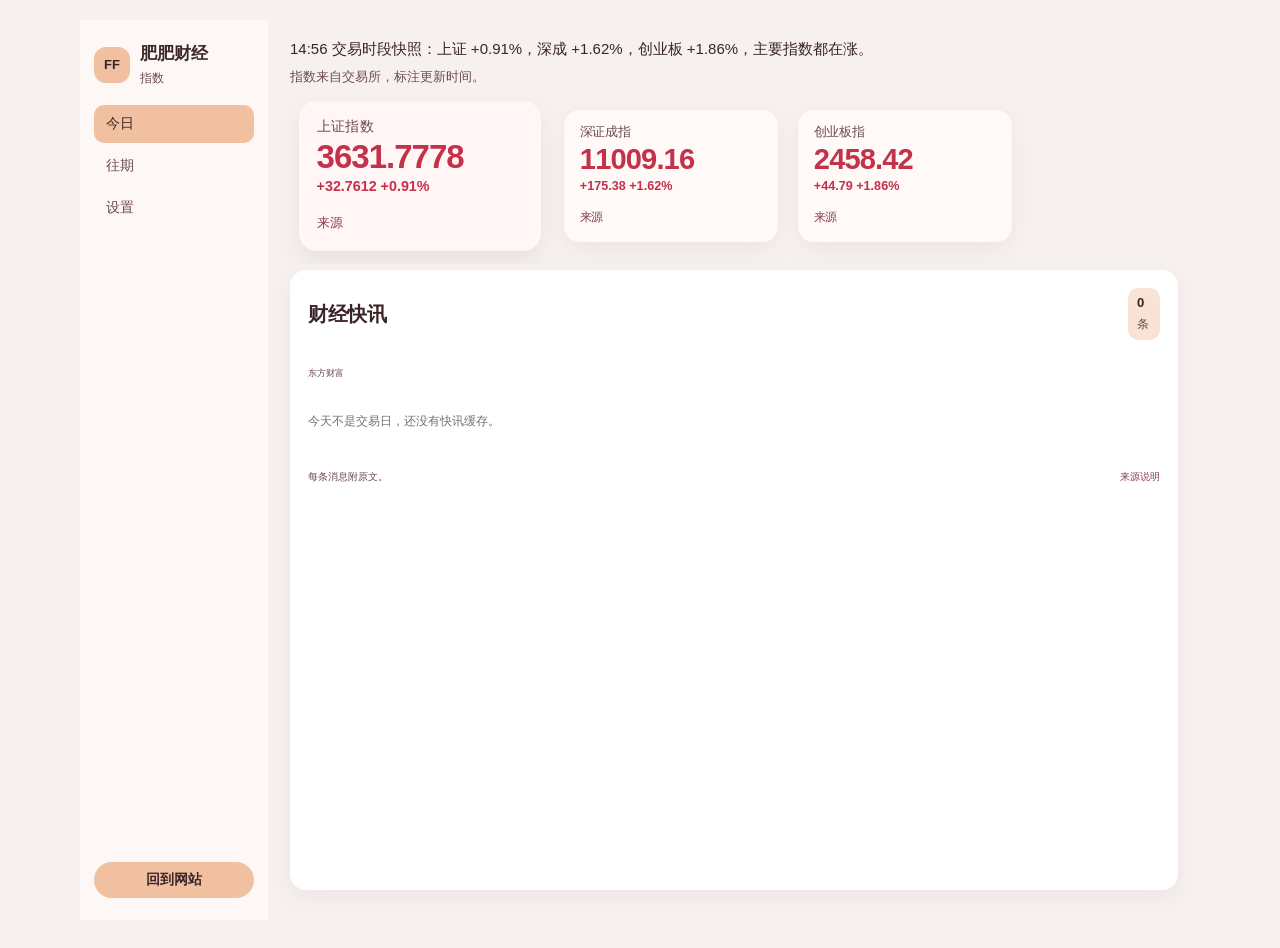
==== commit af8111de: "稳住网页版快讯悬停，并加上回到网站的按钮。 Co-authored-by: Cursor <cursoragent@cursor.com>" ====
--- a/public/app.html
+++ b/public/app.html
@@ -4,14 +4,14 @@
   <meta charset="UTF-8"><meta name="viewport" content="width=device-width,initial-scale=1">
   <title>肥肥财经 · 网页版</title>
   <meta name="description" content="肥肥财经。指数来自交易所，标注更新时间。">
-  <link rel="stylesheet" href="styles.css"><link rel="stylesheet" href="v2.css?v=13"><link rel="stylesheet" href="motion.css?v=5"><script src="data/brief.js"></script><script src="data/sectors.js"></script><script src="motion.js?v=4" defer></script><script src="app.js?v=13" defer></script>
+  <link rel="stylesheet" href="styles.css"><link rel="stylesheet" href="v2.css?v=14"><link rel="stylesheet" href="motion.css?v=6"><script src="data/brief.js"></script><script src="data/sectors.js"></script><script src="motion.js?v=4" defer></script><script src="app.js?v=14" defer></script>
 </head>
 <body>
   <div id="website" class="shell">
     <aside class="side">
       <a class="brand" href="index.html" aria-label="返回肥肥财经介绍页"><span class="brand-mark">FF</span><span>肥肥财经<small>指数</small></span></a>
       <nav aria-label="主导航"><button class="nav-link active" type="button" data-view="today">今日</button><button class="nav-link" type="button" data-view="history">往期</button><button class="nav-link" type="button" data-view="settings">设置</button></nav>
-      <a class="side-download" href="index.html">关于肥肥</a>
+      <a class="side-home" href="index.html">回到网站</a>
     </aside>
     <div class="stage">
       <div id="view-today" class="view dash">
--- a/public/styles.css
+++ b/public/styles.css
@@ -1072,7 +1072,7 @@
   .intro p br {
     display:none
   }
-  .reading {
+  .layout > .reading {
     width:100%
   }
   .paper {
--- a/public/v2.css
+++ b/public/v2.css
@@ -93,7 +93,7 @@
   color:var(--muted)
 }
 #quote-live {color:#6d4a52}
-.reading {grid-column:1;grid-row:2;min-width:0}
+.layout > .reading {grid-column:1;grid-row:2;min-width:0}
 .get-pet {display:block;margin:0;padding:0;max-width:none;grid-column:2;grid-row:2;align-self:start}
 .paper {
   border-radius:18px;
@@ -280,7 +280,7 @@
 .pet-tabs .selected {color:#8a3d52}
 @media(max-width:1180px) {
   .layout {grid-template-columns:1fr}
-  .board-wrap,.reading,.get-pet {grid-column:auto;grid-row:auto}
+  .board-wrap,.layout > .reading,.get-pet {grid-column:auto;grid-row:auto}
   .companion {position:static}
   .companion .download {display:inline-flex}
 }
@@ -311,6 +311,7 @@
 .side .nav-link.active {background:#f0c0a0;color:#3a2428}
 .side .nav-link.active:after {display:none}
 .side-download {margin-top:auto;color:#8a3d52;font-size:13px;text-decoration:none}
+.side-home {margin-top:auto;display:inline-flex;align-items:center;justify-content:center;min-height:36px;padding:0 14px;border-radius:980px;background:#f0c0a0;color:#3a2428;font-size:14px;font-weight:650;text-decoration:none}
 .stage {min-width:0;padding:18px 22px 22px}
 .dash {height:calc(100vh - 40px);display:grid;grid-template-rows:auto auto minmax(150px,.85fr) minmax(230px,1.15fr);gap:14px}
 .dash-line {margin:0;font-size:15px;line-height:1.5;color:var(--ink)}
@@ -363,7 +364,7 @@
   .shell {grid-template-columns:1fr}
   .side {position:sticky;top:0;z-index:5;height:auto;flex-direction:row;align-items:center;background:#f6f1ef}
   .side nav {flex-direction:row}
-  .side-download {margin-top:0;margin-left:auto}
+  .side-download,.side-home {margin-top:0;margin-left:auto}
   .index-row {overflow:auto}
   .index-card {min-width:168px}
 }
--- a/public/motion.css
+++ b/public/motion.css
@@ -8,7 +8,7 @@
 .motion-list {position:relative;isolation:isolate}
 .motion-list > .story,.motion-list > .pet-item,.motion-list > .pet-quote {position:relative;z-index:1;cursor:pointer}
 .motion-list > .story:focus-visible,.motion-list > .pet-item:focus-visible {outline:2px solid #915363;outline-offset:2px}
-.motion-list > .reading {background:#fff6f5}
+.motion-list > .reading {background:#fff6f5;grid-column:auto;grid-row:auto;width:auto}
 .list-ring {
   position:absolute;top:0;left:0;z-index:2;pointer-events:none;
   border:1px solid rgba(145,83,99,.5);border-radius:12px;opacity:0;
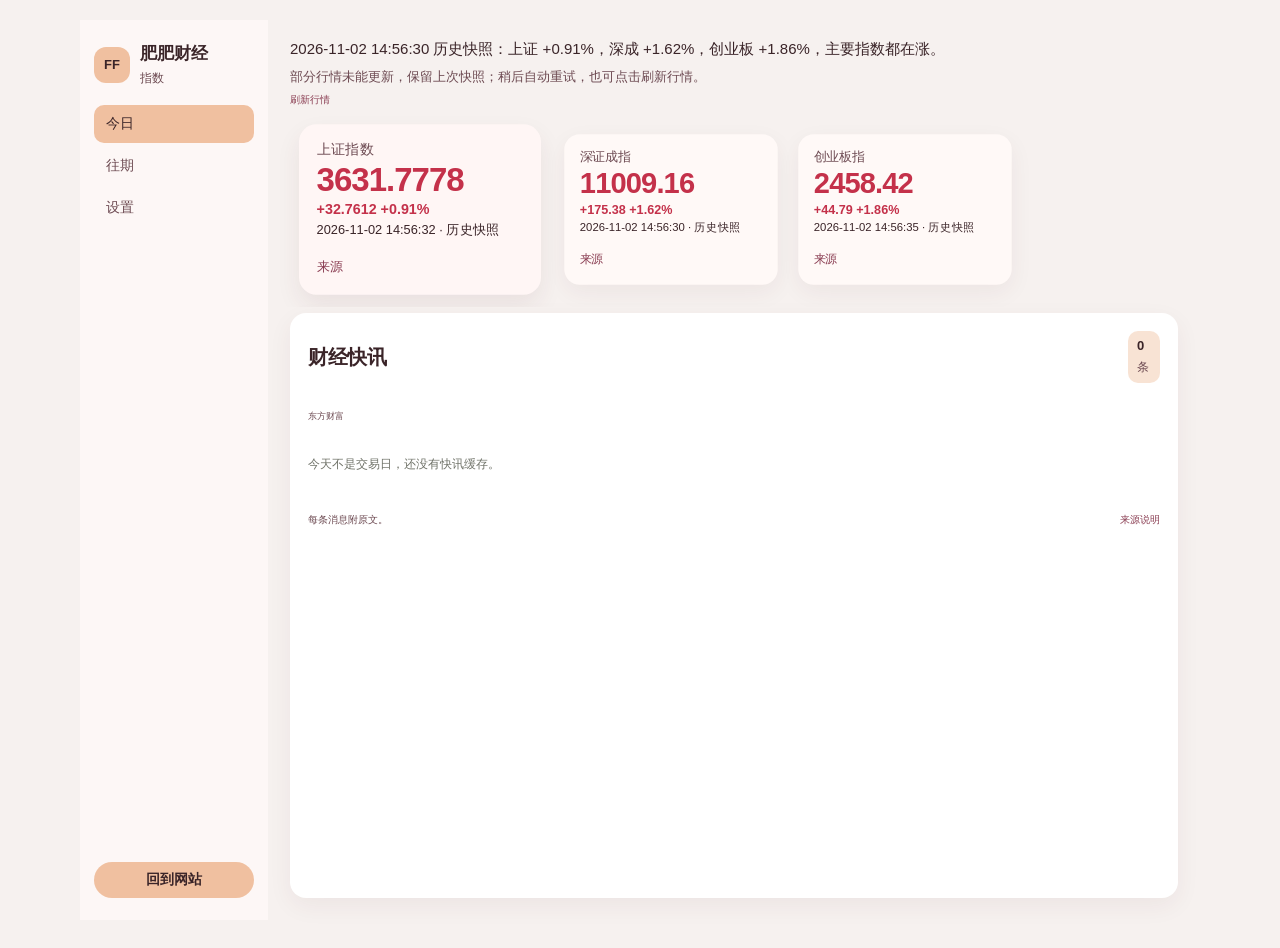
==== commit 2c65c446: "及时刷新行情并明确标注历史快照和请求状态" ====
--- a/public/app.html
+++ b/public/app.html
@@ -4,7 +4,7 @@
   <meta charset="UTF-8"><meta name="viewport" content="width=device-width,initial-scale=1">
   <title>肥肥财经 · 网页版</title>
   <meta name="description" content="肥肥财经。指数来自交易所，标注更新时间。">
-  <link rel="stylesheet" href="styles.css"><link rel="stylesheet" href="v2.css?v=14"><link rel="stylesheet" href="motion.css?v=6"><script src="data/brief.js"></script><script src="data/sectors.js"></script><script src="motion.js?v=4" defer></script><script src="app.js?v=14" defer></script>
+  <link rel="stylesheet" href="styles.css"><link rel="stylesheet" href="v2.css?v=14"><link rel="stylesheet" href="motion.css?v=6"><script src="data/brief.js"></script><script src="data/sectors.js"></script><script src="motion.js?v=4" defer></script><script src="app.js?v=16" defer></script>
 </head>
 <body>
   <div id="website" class="shell">
@@ -15,7 +15,7 @@
     </aside>
     <div class="stage">
       <div id="view-today" class="view dash">
-        <div class="dash-top"><p id="dash-line" class="dash-line">指数正在读取。</p><p class="quote-note" id="quote-note">指数来自交易所，标注更新时间。</p><span id="quote-live" hidden>等待交易所</span><span id="paper-date" hidden>今日</span></div>
+        <div class="dash-top"><p id="dash-line" class="dash-line">指数正在读取。</p><p class="quote-note" id="quote-note">指数来自交易所，标注更新时间。</p><button class="text-button" id="refresh-quotes" type="button">刷新行情</button><span id="quote-live" hidden>等待交易所</span><span id="paper-date" hidden>今日</span></div>
         <div class="index-row" role="radiogroup" aria-label="选择指数"><div id="index-board"></div><div id="sector-quotes"></div></div>
         <section class="panel brief-panel" aria-label="简报">
           <div class="paper-heading"><div><h2 id="brief-title">财经快讯</h2></div><span class="issue-mark" id="issue-mark">—<small>条</small></span><span id="story-count" hidden></span></div>
